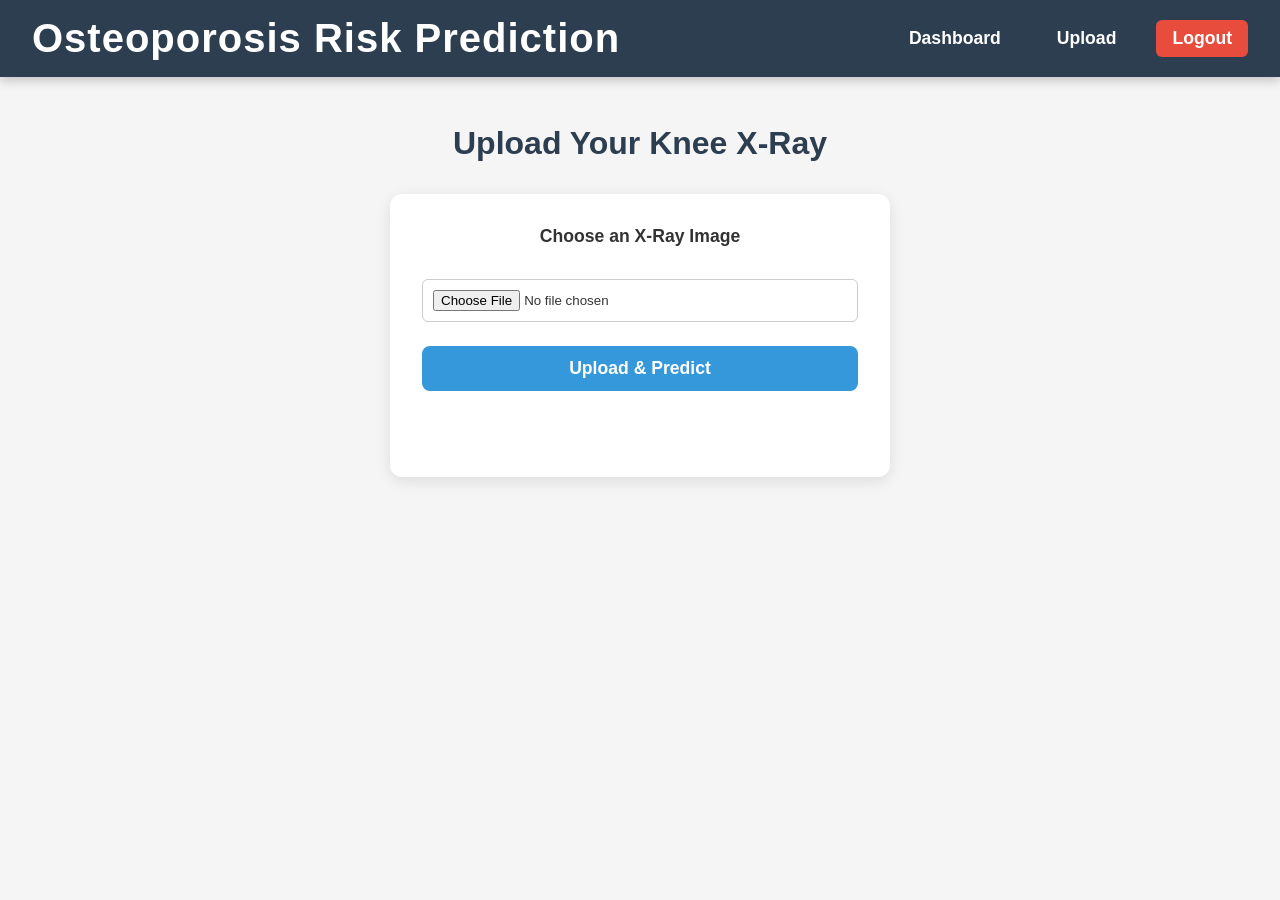
==== frontend/upload.html @ 4e3e3a7a "commit" ====
<!DOCTYPE html>
<html lang="en">
<head>
  <meta charset="UTF-8">
  <meta name="viewport" content="width=device-width, initial-scale=1.0">
  <title>Upload X-Ray</title>
  <link rel="stylesheet" href="css/upload.css">
  <script src="js/api.js" defer></script>
</head>
<body>
  <div id="navbar"></div>

  <main class="container">
    <h2>Upload Your Knee X-Ray</h2>

    <form id="upload-form" class="upload-form">
      <label for="file" class="file-label">Choose an X-Ray Image</label>
      <input type="file" id="file" name="file" accept="image/*" required>

      <button type="submit" class="upload-btn">Upload & Predict</button>

      <!-- ✅ message here -->
      <p id="upload-message" class="upload-message"></p>
    </form>
  </main>

  <script type="module">
    // Load navbar
    const navbarHTML = await fetch('_navbar.html').then(r => r.text());
    document.getElementById('navbar').innerHTML = navbarHTML;

    // Logout
    const logoutBtn = document.getElementById('logout-btn');
    if (logoutBtn) {
      logoutBtn.addEventListener('click', () => {
        localStorage.removeItem('access_token');
        window.location.href = 'index.html';
      });
    }

    const form = document.getElementById('upload-form');
    const messageEl = document.getElementById('upload-message');
    const button = form.querySelector('button');

    form.addEventListener('submit', async (e) => {
      e.preventDefault();

      messageEl.textContent = "";
      messageEl.style.color = "red";

      const file = form.file.files[0];
      if (!file) {
        messageEl.textContent = "Please select an image file";
        return;
      }

      button.disabled = true;
      button.textContent = "Uploading...";

      try {
        const res = await uploadFile(file);

        if (res.prediction) {
          messageEl.style.color = "green";
          messageEl.textContent = "Upload successful. Redirecting...";
          setTimeout(() => {
            window.location.href = `result.html?file_id=${res.file_id}`;
          }, 800);
          return;
        }

        messageEl.textContent = res.msg || "Upload failed";

      } catch (err) {
        // token expired / unauthorized / server error
        messageEl.textContent = err.message || "Upload failed";

        if (err.message.includes("token")) {
          setTimeout(() => {
            window.location.href = "login.html";
          }, 1200);
        }
      } finally {
        button.disabled = false;
        button.textContent = "Upload & Predict";
      }
    });
  </script>
</body>
</html>
---- frontend/css/upload.css ----
/* Reset and base styles */
* {
  box-sizing: border-box;
  margin: 0;
  padding: 0;
  font-family: 'Segoe UI', Tahoma, Geneva, Verdana, sans-serif;
}

body {
  background-color: #f5f5f5;
  color: #333;
}

.container {
  width: 90%;
  max-width: 500px;
  margin: 3rem auto;
  text-align: center;
}


#navbar {
  margin-bottom: 2rem;
}


/* Page title */
h2 {
  margin-bottom: 2rem;
  color: #2c3e50;
  font-size: 2rem;
}

/* Form styling */
.upload-form {
  background-color: #fff;
  padding: 2rem;
  border-radius: 12px;
  box-shadow: 0 4px 15px rgba(0,0,0,0.1);
  display: flex;
  flex-direction: column;
  gap: 1.5rem;
}

/* File input */
.upload-form input[type="file"] {
  padding: 10px;
  border-radius: 6px;
  border: 1px solid #ccc;
  cursor: pointer;
}

/* Label styling */
.file-label {
  font-weight: 600;
  margin-bottom: 0.5rem;
  display: block;
  font-size: 1.1rem;
}

/* Button styling */
.upload-btn {
  background-color: #3498db;
  color: #fff;
  padding: 12px 20px;
  border: none;
  border-radius: 8px;
  font-size: 1.1rem;
  font-weight: 600;
  cursor: pointer;
  transition: background-color 0.3s ease, transform 0.2s ease;
}

.upload-btn:hover {
  background-color: #2980b9;
  transform: translateY(-2px);
}

/* Mobile responsiveness */
@media (max-width: 500px) {
  .container {
    width: 95%;
    margin: 2rem auto;
  }
}

.upload-message {
  margin-top: 12px;
  font-size: 0.9rem;
  text-align: center;
  min-height: 18px;
}
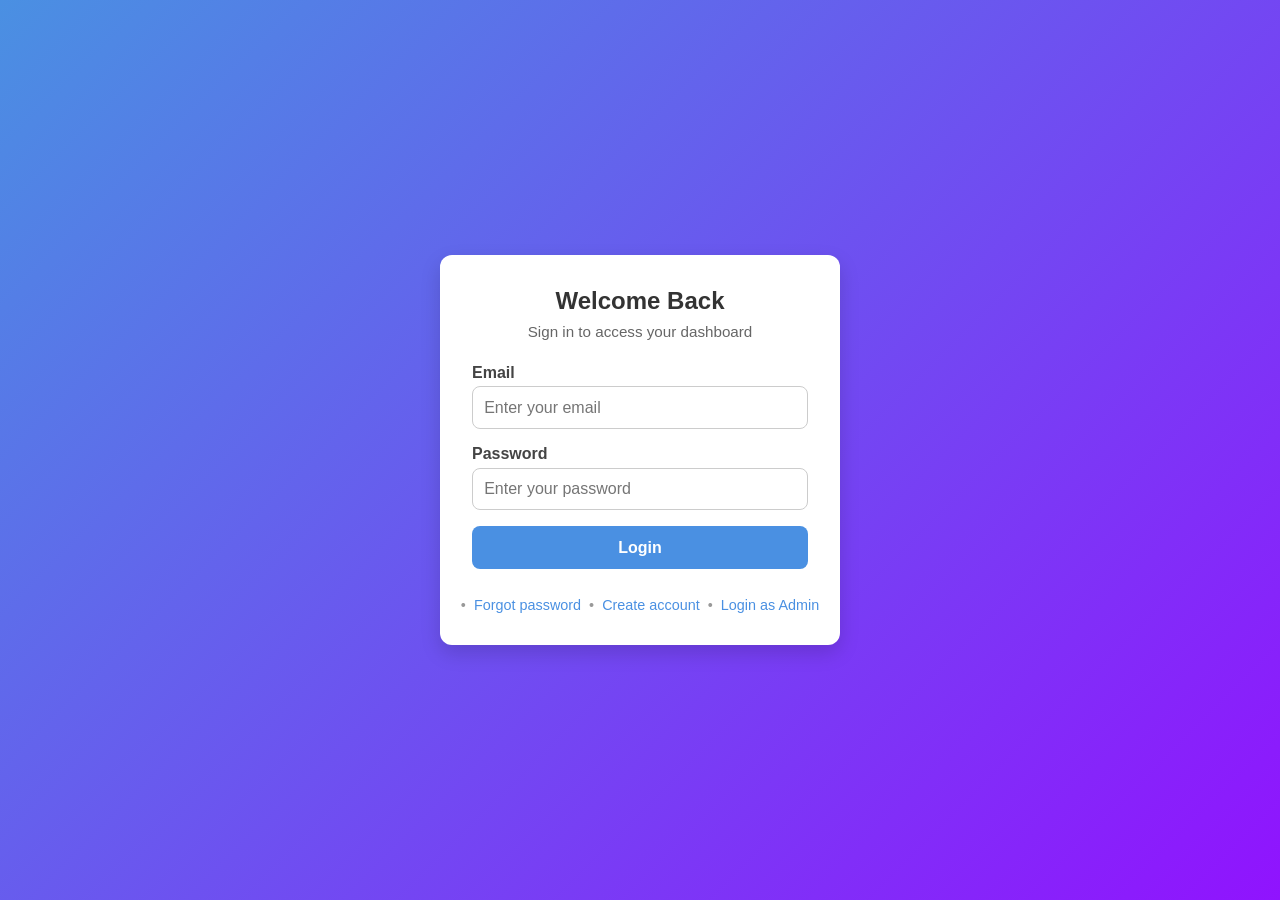
==== commit 3eae4bd7: "commit" ====
--- a/frontend/upload.html
+++ b/frontend/upload.html
@@ -19,12 +19,19 @@
 
       <button type="submit" class="upload-btn">Upload & Predict</button>
 
-      <!-- ✅ message here -->
+      <!-- message here -->
       <p id="upload-message" class="upload-message"></p>
     </form>
   </main>
 
   <script type="module">
+    const token = localStorage.getItem("access_token");
+
+    // AUTH GUARD
+    if (!token) {
+      window.location.href = "login.html";
+    }
+
     // Load navbar
     const navbarHTML = await fetch('_navbar.html').then(r => r.text());
     document.getElementById('navbar').innerHTML = navbarHTML;
